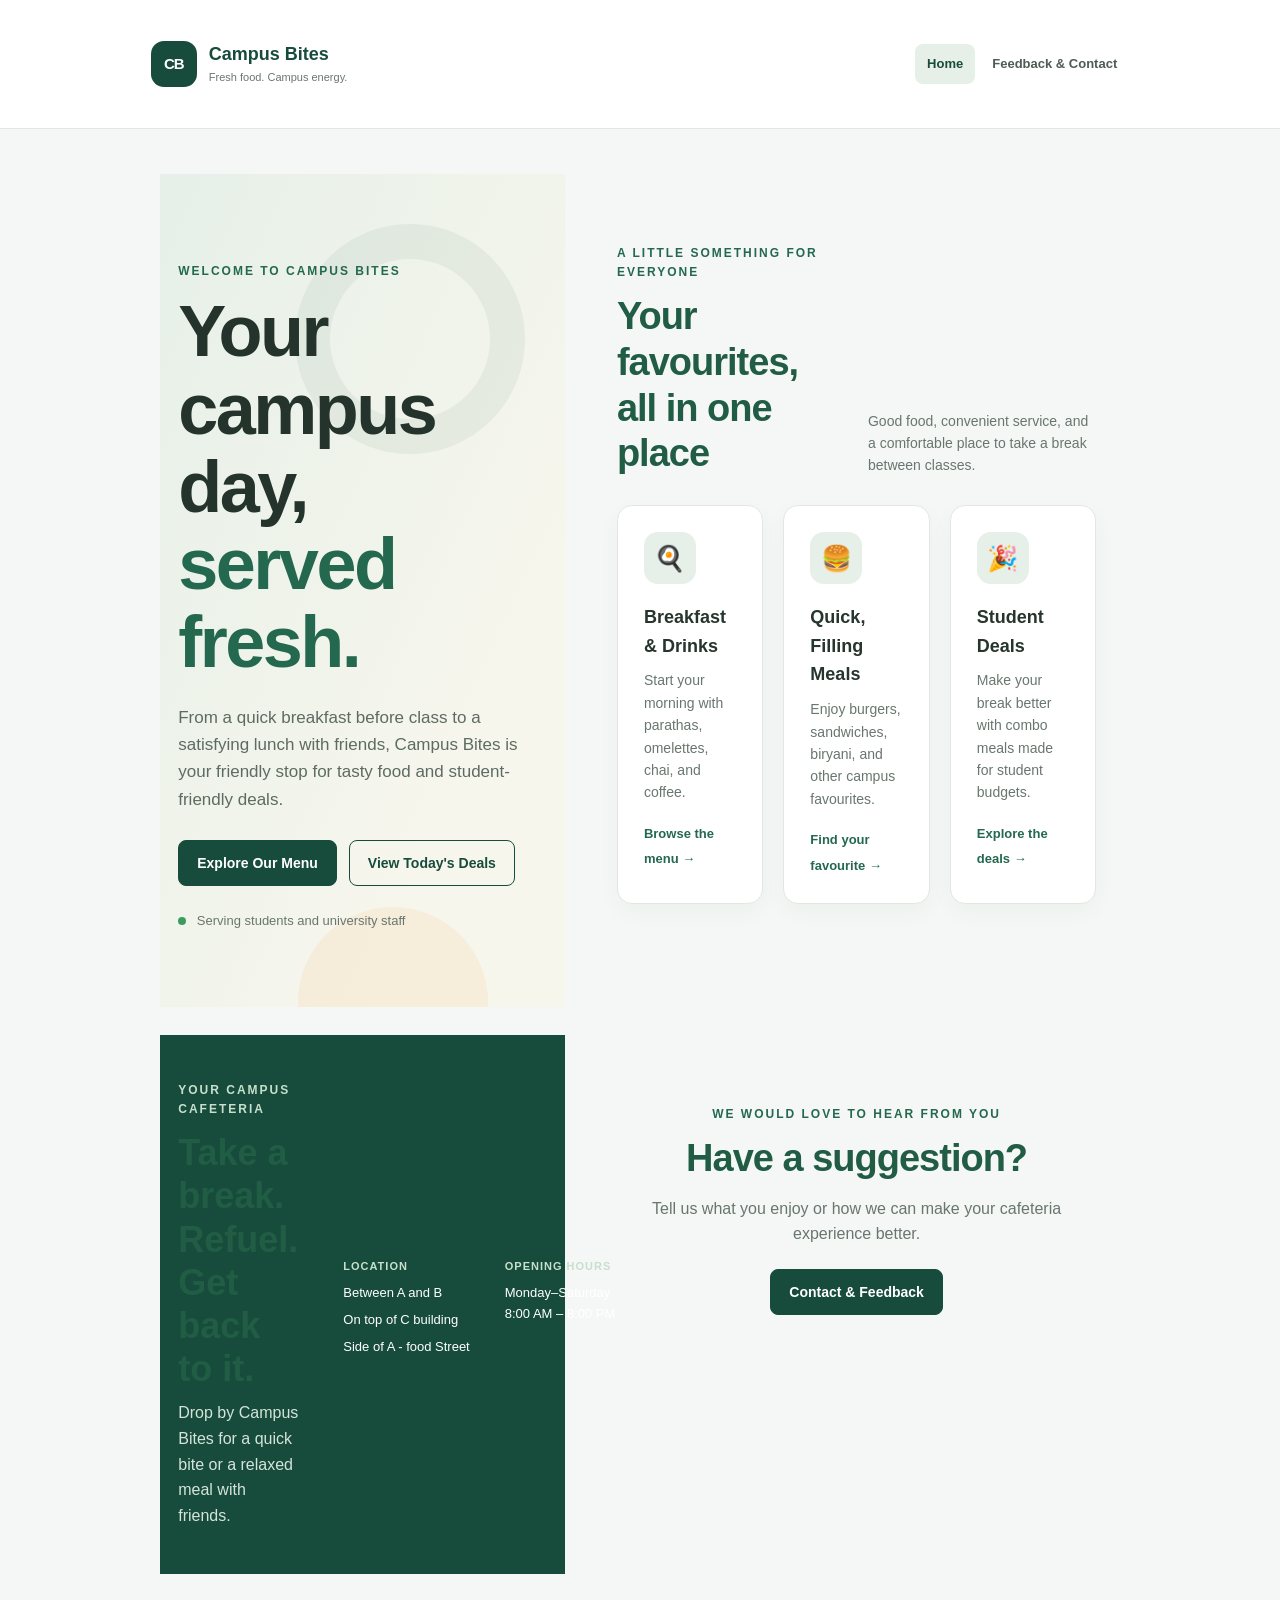
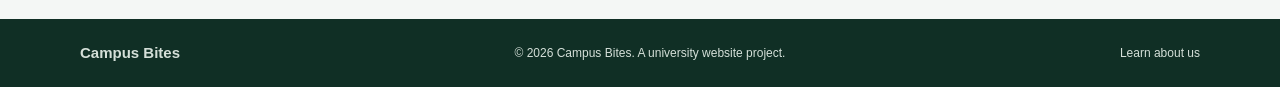
==== src/index.html @ ac8fb7f5 "Merge remote-tracking branch 'origin/feature/feedback-page' into develop" ====
<!DOCTYPE html>
<html lang="en">
<head>
    <meta charset="UTF-8">
    <meta name="viewport" content="width=device-width, initial-scale=1.0">
    <meta name="description" content="Welcome to Campus Bites, your campus cafeteria for fresh meals, student deals, and quick service.">
    <title>Campus Bites | Home</title>
    <link rel="stylesheet" href="../styles/style.css">
</head>
<body>
    <header class="site-header">
        <div class="container navbar">
            <a class="brand" href="index.html" aria-label="Campus Bites home">
                <span class="brand-icon">CB</span>
                <span class="brand-text">Campus Bites<small>Fresh food. Campus energy.</small></span>
            </a>

            <nav class="nav-links" aria-label="Main navigation">
                <a class="active" href="index.html" aria-current="page">Home</a>
                <a href="feedback.html">Feedback & Contact</a>
            </nav>
        </div>
    </header>

    <main>
        <section class="hero">
            <div class="container hero-content">
                <p class="eyebrow">WELCOME TO CAMPUS BITES</p>
                <h1>Your campus day,<br><span>served fresh.</span></h1>
                <p class="hero-description">
                    From a quick breakfast before class to a satisfying lunch with friends,
                    Campus Bites is your friendly stop for tasty food and student-friendly deals.
                </p>
                <div class="hero-actions">
                    <a class="button button-primary" href="menu.html">Explore Our Menu</a>
                    <a class="button button-secondary" href="deals.html">View Today's Deals</a>
                </div>
                <div class="opening-status">
                    <span class="status-dot"></span>
                    Serving students and university staff
                </div>
            </div>
            <div class="hero-decoration decoration-one"></div>
            <div class="hero-decoration decoration-two"></div>
        </section>

        <section class="section container">
            <div class="section-heading">
                <div>
                    <p class="eyebrow">A LITTLE SOMETHING FOR EVERYONE</p>
                    <h2>Your favourites, all in one place</h2>
                </div>
                <p>Good food, convenient service, and a comfortable place to take a break between classes.</p>
            </div>

            <div class="feature-grid">
                <article class="feature-card">
                    <div class="feature-icon" aria-hidden="true">🍳</div>
                    <h3>Breakfast & Drinks</h3>
                    <p>Start your morning with parathas, omelettes, chai, and coffee.</p>
                    <a class="text-link" href="menu.html">Browse the menu <span aria-hidden="true">→</span></a>
                </article>

                <article class="feature-card">
                    <div class="feature-icon" aria-hidden="true">🍔</div>
                    <h3>Quick, Filling Meals</h3>
                    <p>Enjoy burgers, sandwiches, biryani, and other campus favourites.</p>
                    <a class="text-link" href="menu.html">Find your favourite <span aria-hidden="true">→</span></a>
                </article>

                <article class="feature-card">
                    <div class="feature-icon" aria-hidden="true">🎉</div>
                    <h3>Student Deals</h3>
                    <p>Make your break better with combo meals made for student budgets.</p>
                    <a class="text-link" href="deals.html">Explore the deals <span aria-hidden="true">→</span></a>
                </article>
            </div>
        </section>

        <section class="visit-section">
            <div class="container visit-content">
                <div>
                    <p class="eyebrow eyebrow-light">YOUR CAMPUS CAFETERIA</p>
                    <h2>Take a break. Refuel. Get back to it.</h2>
                    <p>Drop by Campus Bites for a quick bite or a relaxed meal with friends.</p>
                </div>
                <div class="visit-details">
                    <div>
                        <span class="detail-label">LOCATION</span>
                        <p>Between A and B</p>
                        <p>On top of C building</p>
                        <p>Side of A - food Street</p>
                    </div>
                    <div>
                        <span class="detail-label">OPENING HOURS</span>
                        <p>Monday–Saturday<br>8:00 AM – 8:00 PM</p>
                    </div>
                </div>
            </div>
        </section>

        <section class="section container final-cta">
            <p class="eyebrow">WE WOULD LOVE TO HEAR FROM YOU</p>
            <h2>Have a suggestion?</h2>
            <p>Tell us what you enjoy or how we can make your cafeteria experience better.</p>
            <a class="button button-primary" href="feedback.html">Contact & Feedback</a>
        </section>
    </main>

    <footer class="site-footer">
        <div class="container footer-content">
            <a class="footer-brand" href="index.html">Campus Bites</a>
            <p>© 2026 Campus Bites. A university website project.</p>
            <a href="about.html">Learn about us</a>
        </div>
    </footer>
</body>
</html>
---- styles/style.css ----
/* Campus Bites — shared website stylesheet */
:root {
    --green: #174c3c;
    --green-light: #24694f;
    --mint: #e6f0e8;
    --cream: #faf9f4;
    --ink: #24332b;
    --muted: #69766e;
    --border: #e2e8e0;
    --white: #ffffff;
    --orange: #f2ad5d;
}

* {
    box-sizing: border-box;
}

html {
    scroll-behavior: smooth;
}

body {
    margin: 0;
    background: var(--cream);
    color: var(--ink);
    font-family: Arial, Helvetica, sans-serif;
    line-height: 1.65;
}

a {
    color: inherit;
}

.container {
    width: min(1120px, 91%);
    margin: 0 auto;
}

/* Navigation bar */
.site-header {
    position: relative;
    z-index: 5;
    background: var(--white);
    border-bottom: 1px solid var(--border);
}

.navbar {
    min-height: 84px;
    display: flex;
    align-items: center;
    justify-content: space-between;
    gap: 28px;
}

.brand {
    display: flex;
    align-items: center;
    gap: 12px;
    text-decoration: none;
    flex-shrink: 0;
}

.brand-icon {
    width: 46px;
    height: 46px;
    display: grid;
    place-items: center;
    border-radius: 13px;
    background: var(--green);
    color: var(--white);
    font-size: 15px;
    font-weight: 800;
    letter-spacing: -1px;
}

.brand-text {
    color: var(--green);
    font-size: 18px;
    font-weight: 800;
    line-height: 1.2;
}

.brand-text small {
    display: block;
    margin-top: 5px;
    color: var(--muted);
    font-size: 11px;
    font-weight: 400;
}

.nav-links {
    display: flex;
    align-items: center;
    justify-content: flex-end;
    flex-wrap: wrap;
    gap: 5px;
}

.nav-links a {
    padding: 10px 12px;
    border-radius: 8px;
    color: #4e5c53;
    font-size: 13px;
    font-weight: 700;
    text-decoration: none;
    transition: background 0.2s ease, color 0.2s ease;
}

.nav-links a:hover,
.nav-links a.active {
    background: var(--mint);
    color: var(--green);
}

/* Home hero */
.hero {
    position: relative;
    overflow: hidden;
    background: linear-gradient(115deg, #e6f0e8 0%, #f7f6ed 75%);
    padding: 88px 0 75px;
}

.hero-content {
    position: relative;
    z-index: 1;
}

.eyebrow {
    margin: 0 0 12px;
    color: var(--green-light);
    font-size: 12px;
    font-weight: 800;
    letter-spacing: 2px;
}

.hero h1 {
    margin: 0;
    color: var(--ink);
    font-size: clamp(42px, 6vw, 72px);
    line-height: 1.08;
    letter-spacing: -2.5px;
}

.hero h1 span {
    color: var(--green-light);
}

.hero-description {
    max-width: 610px;
    margin: 22px 0 27px;
    color: #5d6b62;
    font-size: 17px;
}

.hero-actions {
    display: flex;
    flex-wrap: wrap;
    gap: 12px;
}

.button {
    display: inline-flex;
    min-height: 46px;
    align-items: center;
    justify-content: center;
    padding: 11px 18px;
    border: 1px solid var(--green);
    border-radius: 8px;
    font-size: 14px;
    font-weight: 700;
    text-decoration: none;
    transition: transform 0.2s ease, background 0.2s ease;
}

.button:hover {
    transform: translateY(-2px);
}

.button-primary {
    background: var(--green);
    color: var(--white);
}

.button-primary:hover {
    background: var(--green-light);
}

.button-secondary {
    background: transparent;
    color: var(--green);
}

.button-secondary:hover {
    background: rgba(255, 255, 255, 0.65);
}

.opening-status {
    margin-top: 25px;
    color: var(--muted);
    font-size: 13px;
}

.status-dot {
    display: inline-block;
    width: 8px;
    height: 8px;
    margin-right: 7px;
    border-radius: 50%;
    background: #3d9a60;
}

.hero-decoration {
    position: absolute;
    border-radius: 50%;
    pointer-events: none;
}

.decoration-one {
    top: 50px;
    right: 10%;
    width: 230px;
    height: 230px;
    border: 35px solid rgba(23, 76, 60, 0.06);
}

.decoration-two {
    right: 19%;
    bottom: -90px;
    width: 190px;
    height: 190px;
    background: rgba(242, 173, 93, 0.12);
}

/* Feature section */
.section {
    padding-top: 70px;
    padding-bottom: 70px;
}

.section-heading {
    display: flex;
    align-items: flex-end;
    justify-content: space-between;
    gap: 30px;
    margin-bottom: 28px;
}

.section-heading h2,
.final-cta h2 {
    margin: 0;
    font-size: clamp(27px, 3vw, 38px);
    line-height: 1.2;
    letter-spacing: -1px;
}

.section-heading > p {
    max-width: 390px;
    margin: 0;
    color: var(--muted);
    font-size: 14px;
}

.feature-grid {
    display: grid;
    grid-template-columns: repeat(3, minmax(0, 1fr));
    gap: 20px;
}

.feature-card {
    padding: 26px;
    border: 1px solid var(--border);
    border-radius: 15px;
    background: var(--white);
    box-shadow: 0 8px 25px rgba(25, 55, 38, 0.035);
}

.feature-icon {
    display: grid;
    width: 52px;
    height: 52px;
    margin-bottom: 19px;
    place-items: center;
    border-radius: 14px;
    background: var(--mint);
    font-size: 25px;
}

.feature-card h3 {
    margin: 0 0 9px;
    font-size: 18px;
}

.feature-card p {
    min-height: 70px;
    margin: 0 0 16px;
    color: var(--muted);
    font-size: 14px;
}

.text-link {
    color: var(--green-light);
    font-size: 13px;
    font-weight: 800;
    text-decoration: none;
}

.text-link:hover {
    text-decoration: underline;
}

/* Location and opening hours */
.visit-section {
    padding: 46px 0;
    background: var(--green);
    color: var(--white);
}

.visit-content {
    display: flex;
    align-items: center;
    justify-content: space-between;
    gap: 45px;
}

.eyebrow-light {
    color: #c6e0cd;
}

.visit-content h2 {
    max-width: 490px;
    margin: 0 0 10px;
    font-size: clamp(25px, 3vw, 36px);
    line-height: 1.2;
}

.visit-content > div:first-child > p:last-child {
    margin: 0;
    color: #d5e4da;
}

.visit-details {
    display: flex;
    gap: 35px;
    flex-shrink: 0;
}

.detail-label {
    color: #c6e0cd;
    font-size: 11px;
    font-weight: 800;
    letter-spacing: 1px;
}

.visit-details p {
    margin: 6px 0 0;
    font-size: 13px;
}

/* Feedback call to action */
.final-cta {
    text-align: center;
}

.final-cta > p:not(.eyebrow) {
    margin: 14px auto 22px;
    color: var(--muted);
}

.site-footer {
    padding: 22px 0;
    background: #102f25;
    color: #d5e0d9;
    font-size: 12px;
}

.footer-content {
    display: flex;
    align-items: center;
    justify-content: space-between;
    gap: 18px;
}

.footer-content p {
    margin: 0;
}

.footer-content a {
    color: #d5e0d9;
    text-decoration: none;
}

.footer-content a:hover {
    text-decoration: underline;
}

.footer-brand {
    font-size: 15px;
    font-weight: 800;
}

/* Responsive layout for tablets and mobile screens */
@media (max-width: 900px) {
    .navbar {
        align-items: flex-start;
        flex-direction: column;
        justify-content: center;
        gap: 12px;
        padding-top: 16px;
        padding-bottom: 16px;
    }

    .nav-links {
        justify-content: flex-start;
    }

    .nav-links a {
        padding: 8px 10px;
    }

    .hero {
        padding: 70px 0 60px;
    }

    .decoration-one {
        right: -70px;
    }

    .feature-grid {
        grid-template-columns: repeat(2, minmax(0, 1fr));
    }

    .visit-content,
    .visit-details {
        align-items: flex-start;
        flex-direction: column;
        gap: 20px;
    }
}

@media (max-width: 600px) {
    .container {
        width: 92%;
    }

    .nav-links {
        display: grid;
        width: 100%;
        grid-template-columns: repeat(3, minmax(0, 1fr));
        gap: 4px;
    }

    .nav-links a {
        padding: 9px 3px;
        text-align: center;
        font-size: 11px;
    }

    .hero {
        padding: 58px 0 48px;
    }

    .hero h1 {
        font-size: 43px;
        letter-spacing: -1.5px;
    }

    .hero-description {
        font-size: 15px;
    }

    .hero-actions {
        align-items: stretch;
        flex-direction: column;
    }

    .button {
        width: 100%;
    }

    .decoration-one {
        top: 20px;
        right: -135px;
        width: 190px;
        height: 190px;
    }

    .section {
        padding-top: 48px;
        padding-bottom: 48px;
    }

    .section-heading {
        align-items: flex-start;
        flex-direction: column;
        gap: 13px;
    }

    .feature-grid {
        grid-template-columns: 1fr;
    }

    .feature-card p {
        min-height: auto;
    }

    .visit-details {
        gap: 16px;
    }

    .footer-content {
        align-items: flex-start;
        flex-direction: column;
    }
}



/* General Reset */
* {
    margin: 0;
    padding: 0;
    box-sizing: border-box;
}

body {
    font-family: Arial, Helvetica, sans-serif;
    background-color: #f4f7f5;
    color: #26352d;
    line-height: 1.6;
}

/* Header */
header {
    background-color: #215c45;
    color: white;
    padding: 22px 8%;
    display: flex;
    justify-content: space-between;
    align-items: center;
    flex-wrap: wrap;
    gap: 15px;
}

header h1 {
    font-size: 26px;
}

nav {
    display: flex;
    gap: 22px;
}

nav a {
    color: white;
    text-decoration: none;
    font-weight: bold;
}

nav a:hover {
    color: #c9f2d8;
}

/* Main Content */
main {
    max-width: 1000px;
    margin: 45px auto;
    padding: 0 20px;
    display: grid;
    grid-template-columns: 1fr 1.3fr;
    gap: 28px;
    align-items: start;
}

/* Contact and Feedback Cards */
.contact,
.feedback {
    background-color: white;
    padding: 30px;
    border-radius: 12px;
    box-shadow: 0 5px 20px rgba(0, 0, 0, 0.07);
}

h2 {
    color: #215c45;
    margin-bottom: 18px;
    font-size: 23px;
}

.contact p {
    margin-bottom: 14px;
    overflow-wrap: anywhere;
}

/* Feedback Form */
form {
    display: flex;
    flex-direction: column;
}

label {
    margin: 12px 0 6px;
    font-weight: bold;
}

input,
textarea {
    width: 100%;
    padding: 12px;
    border: 1px solid #ccd6cf;
    border-radius: 6px;
    font: inherit;
    color: #26352d;
    background-color: #fff;
}

input:focus,
textarea:focus {
    outline: 2px solid #78b89a;
    border-color: #215c45;
}

textarea {
    resize: vertical;
    min-height: 120px;
}

button {
    margin-top: 20px;
    padding: 13px;
    border: none;
    border-radius: 6px;
    background-color: #215c45;
    color: white;
    font-size: 16px;
    font-weight: bold;
    cursor: pointer;
    transition: background-color 0.2s ease;
}

button:hover {
    background-color: #174431;
}

button:focus-visible,
nav a:focus-visible {
    outline: 3px solid #e5a93d;
    outline-offset: 3px;
}

/* Responsive Design */
@media (max-width: 768px) {
    header {
        flex-direction: column;
        text-align: center;
    }

    nav {
        justify-content: center;
        flex-wrap: wrap;
        gap: 14px;
    }

    main {
        grid-template-columns: 1fr;
        margin: 25px auto;
        gap: 20px;
    }

    .contact,
    .feedback {
        padding: 22px;
    }

    header h1 {
        font-size: 23px;
    }
}

@media (max-width: 480px) {
    main {
        padding: 0 12px;
    }

    .contact,
    .feedback {
        padding: 18px;
    }

    h2 {
        font-size: 20px;
    }

    nav {
        gap: 12px;
    }
}
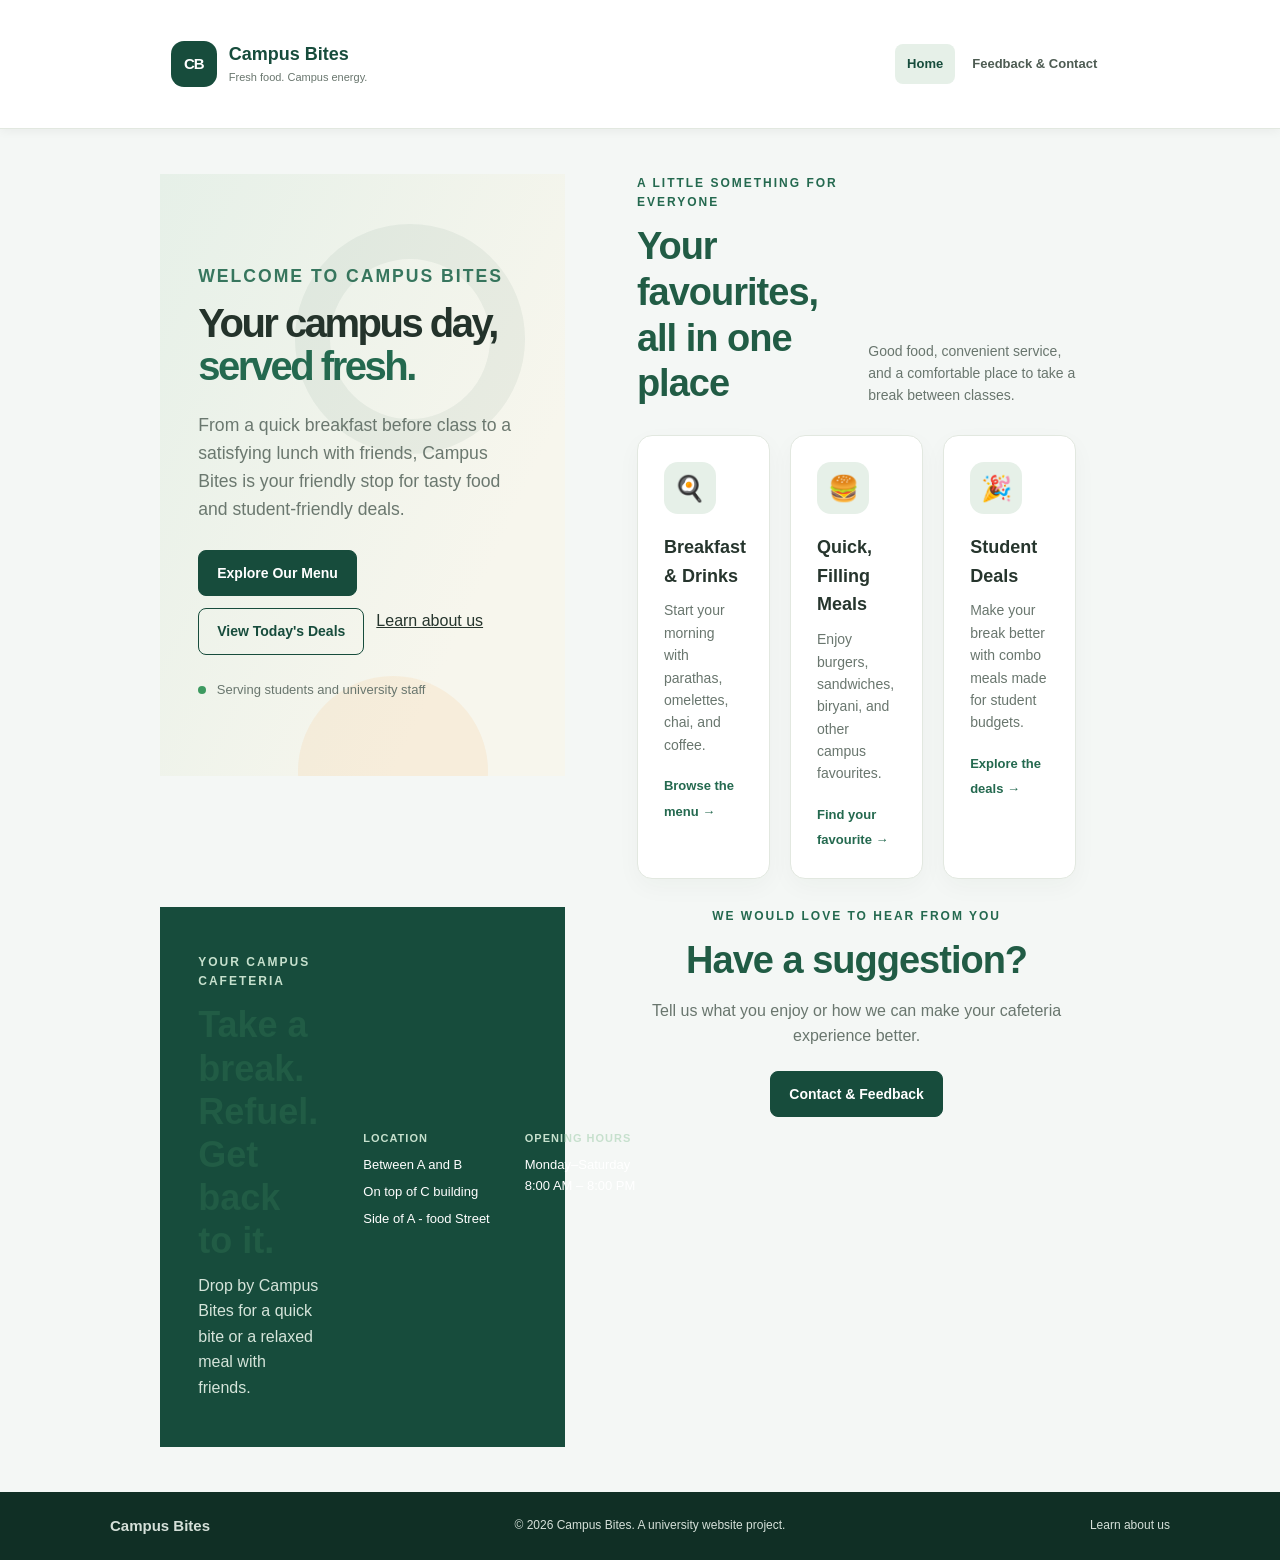
==== commit 2c46971d: "Merge about page into develop" ====
--- a/src/index.html
+++ b/src/index.html
@@ -34,6 +34,7 @@
                 <div class="hero-actions">
                     <a class="button button-primary" href="menu.html">Explore Our Menu</a>
                     <a class="button button-secondary" href="deals.html">View Today's Deals</a>
+                    <a href="about.html">Learn about us</a>
                 </div>
                 <div class="opening-status">
                     <span class="status-dot"></span>
--- a/styles/style.css
+++ b/styles/style.css
@@ -514,8 +514,6 @@
 }
 
 
-
-/* General Reset */
 * {
     margin: 0;
     padding: 0;
@@ -523,6 +521,7 @@
 }
 
 body {
+
     font-family: Arial, Helvetica, sans-serif;
     background-color: #f4f7f5;
     color: #26352d;
@@ -695,3 +694,225 @@
     }
 }
 
+
+ 
+
+.container {
+    max-width: 1100px;
+    margin: 0 auto;
+    padding: 0 20px;
+}
+
+/* ==========================================
+   NAVBAR
+   ========================================== */
+header {
+    background-color: #ffffff;
+    box-shadow: 0 2px 10px rgba(0, 0, 0, 0.05);
+    position: sticky;
+    top: 0;
+    z-index: 1000;
+}
+
+.navbar {
+    display: flex;
+    justify-content: space-between;
+    align-items: center;
+    padding: 18px 20px;
+}
+
+.logo {
+    font-size: 1.5rem;
+    font-weight: 700;
+    color: #2c3e50;
+    text-decoration: none;
+}
+
+.logo span {
+    color: #e67e22;
+}
+
+nav ul {
+    display: flex;
+    list-style: none;
+    gap: 25px;
+}
+
+nav a {
+    text-decoration: none;
+    color: #555;
+    font-weight: 600;
+    transition: color 0.3s ease;
+}
+
+nav a:hover, nav a.active {
+    color: #e67e22;
+}
+
+/* ==========================================
+   HERO SECTION
+   ========================================== */
+.about-hero {
+    background: linear-gradient(rgba(0,0,0,0.5), rgba(0,0,0,0.5)), 
+                url('https://images.unsplash.com/photo-1517248135467-4c7edcad34c4?auto=format&fit=crop&w=1200&q=80') center/cover no-repeat;
+    height: 280px;
+    display: flex;
+    align-items: center;
+    justify-content: center;
+    text-align: center;
+    color: #ffffff;
+    padding: 0 20px;
+}
+
+.hero-content h1 {
+    font-size: 2.5rem;
+    margin-bottom: 10px;
+}
+
+.hero-content p {
+    font-size: 1.1rem;
+    opacity: 0.9;
+}
+
+/* ==========================================
+   ABOUT STORY SECTION
+   ========================================== */
+.about-section {
+    padding: 60px 20px;
+}
+
+.about-grid {
+    display: grid;
+    grid-template-columns: 1fr 1fr;
+    gap: 40px;
+    align-items: center;
+}
+
+.about-text h2 {
+    font-size: 2rem;
+    color: #2c3e50;
+    margin-bottom: 15px;
+}
+
+.about-text p {
+    margin-bottom: 15px;
+    color: #666;
+}
+
+.about-image img {
+    width: 100%;
+    border-radius: 12px;
+    box-shadow: 0 4px 15px rgba(0, 0, 0, 0.1);
+    object-fit: cover;
+}
+
+/* ==========================================
+   VALUES SECTION
+   ========================================== */
+.values-section {
+    background-color: #ffffff;
+    padding: 60px 0;
+    border-top: 1px solid #eee;
+    border-bottom: 1px solid #eee;
+}
+
+.section-title {
+    text-align: center;
+    font-size: 2rem;
+    color: #2c3e50;
+    margin-bottom: 40px;
+}
+
+.values-grid {
+    display: grid;
+    grid-template-columns: repeat(3, 1fr);
+    gap: 30px;
+}
+
+.value-card {
+    text-align: center;
+    padding: 30px 20px;
+    border-radius: 8px;
+    background: #fdfdfd;
+    box-shadow: 0 2px 8px rgba(0,0,0,0.04);
+    transition: transform 0.3s ease;
+}
+
+.value-card:hover {
+    transform: translateY(-5px);
+}
+
+.value-card .icon {
+    font-size: 2.5rem;
+    margin-bottom: 15px;
+}
+
+.value-card h3 {
+    font-size: 1.25rem;
+    color: #2c3e50;
+    margin-bottom: 10px;
+}
+
+.value-card p {
+    color: #666;
+    font-size: 0.95rem;
+}
+
+/* ==========================================
+   INFO BANNER
+   ========================================== */
+.info-banner {
+    display: grid;
+    grid-template-columns: 1fr 1fr;
+    gap: 30px;
+    margin: 50px auto;
+}
+
+.info-card {
+    background: #2c3e50;
+    color: #fff;
+    padding: 30px;
+    border-radius: 8px;
+}
+
+.info-card h3 {
+    margin-bottom: 15px;
+    color: #e67e22;
+}
+
+.info-card p {
+    font-size: 0.95rem;
+    opacity: 0.9;
+    margin-bottom: 5px;
+}
+
+/* ==========================================
+   FOOTER
+   ========================================== */
+footer {
+    background-color: #1a252f;
+    color: #aaa;
+    text-align: center;
+    padding: 20px 0;
+    font-size: 0.9rem;
+}
+
+/* ==========================================
+   RESPONSIVE DESIGN
+   ========================================== */
+@media (max-width: 768px) {
+    .about-grid, 
+    .values-grid, 
+    .info-banner {
+        grid-template-columns: 1fr;
+    }
+
+    .navbar {
+        flex-direction: column;
+        gap: 15px;
+    }
+
+    .hero-content h1 {
+        font-size: 2rem;
+    }
+}
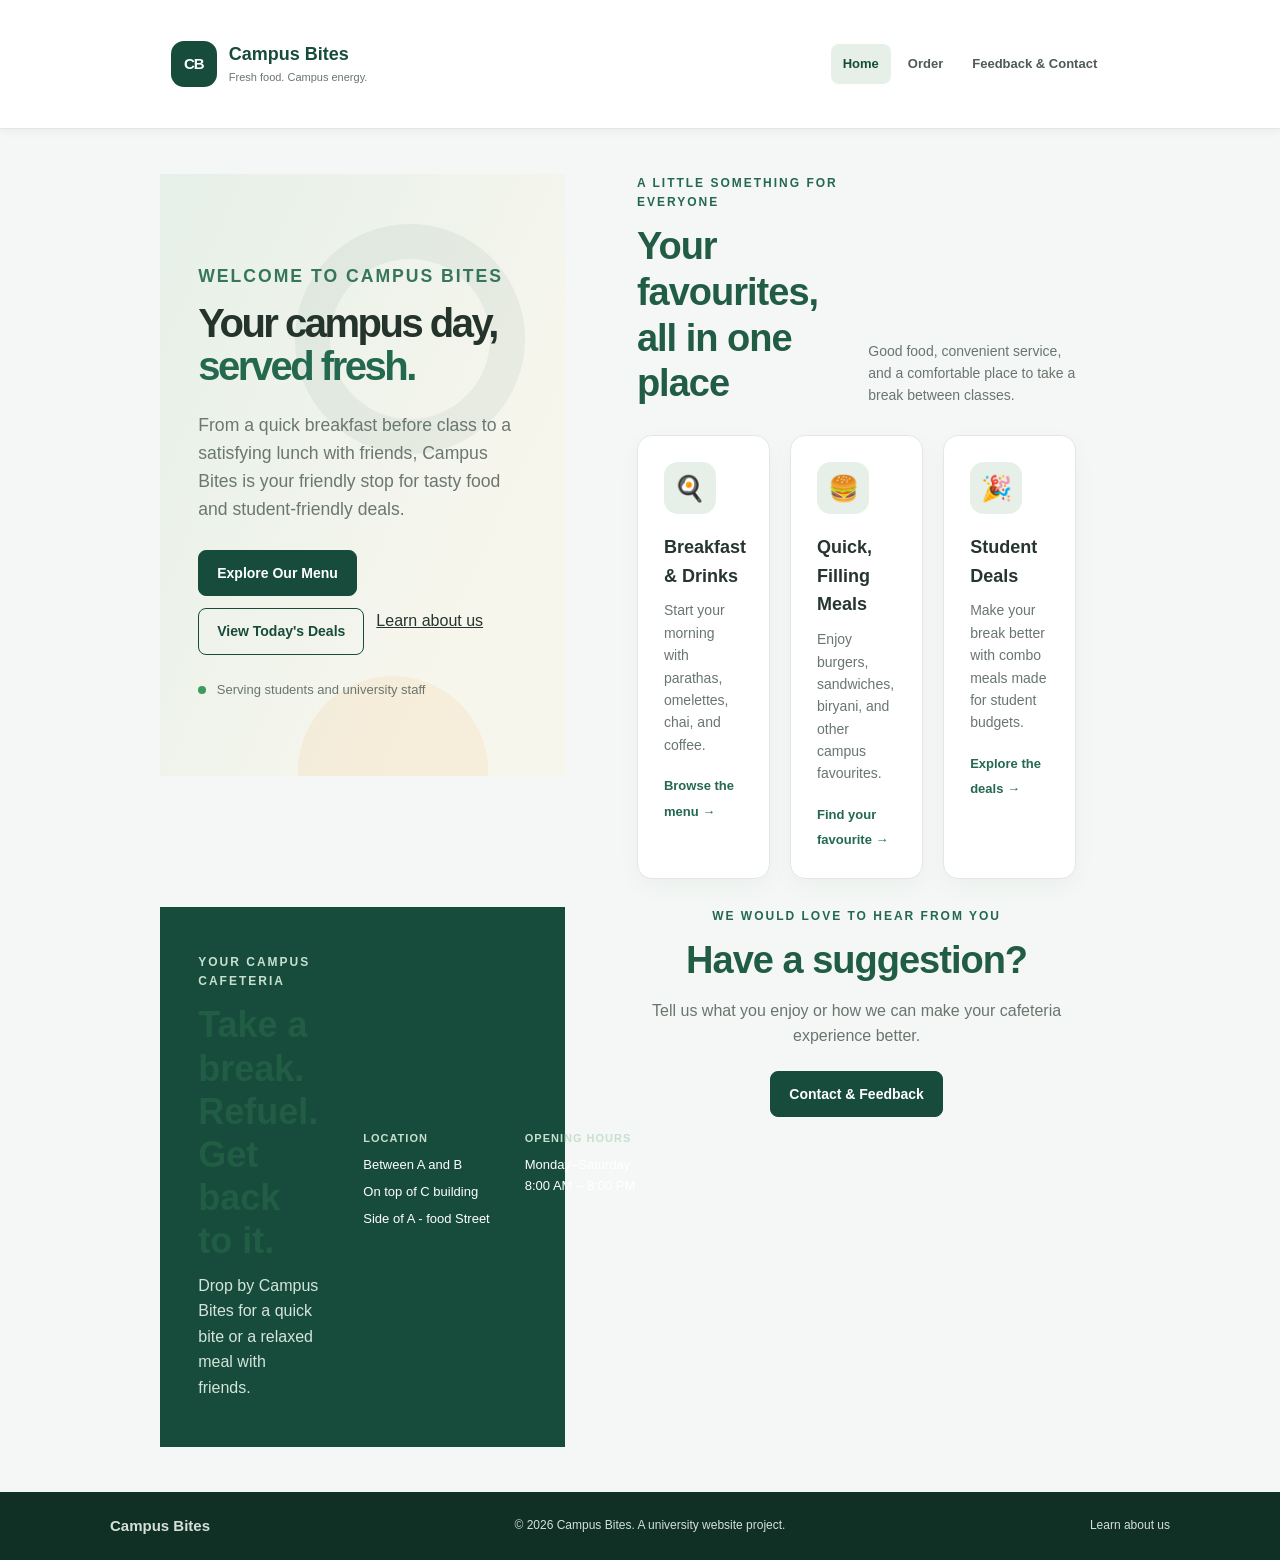
==== commit 73bae477: "Add order page navigation links" ====
--- a/src/index.html
+++ b/src/index.html
@@ -15,10 +15,11 @@
                 <span class="brand-text">Campus Bites<small>Fresh food. Campus energy.</small></span>
             </a>
 
-            <nav class="nav-links" aria-label="Main navigation">
-                <a class="active" href="index.html" aria-current="page">Home</a>
-                <a href="feedback.html">Feedback & Contact</a>
-            </nav>
+           <nav class="nav-links" aria-label="Main navigation">
+    <a class="active" href="index.html" aria-current="page">Home</a>
+    <a href="order.html">Order</a>
+    <a href="feedback.html">Feedback & Contact</a>
+</nav>
         </div>
     </header>
 
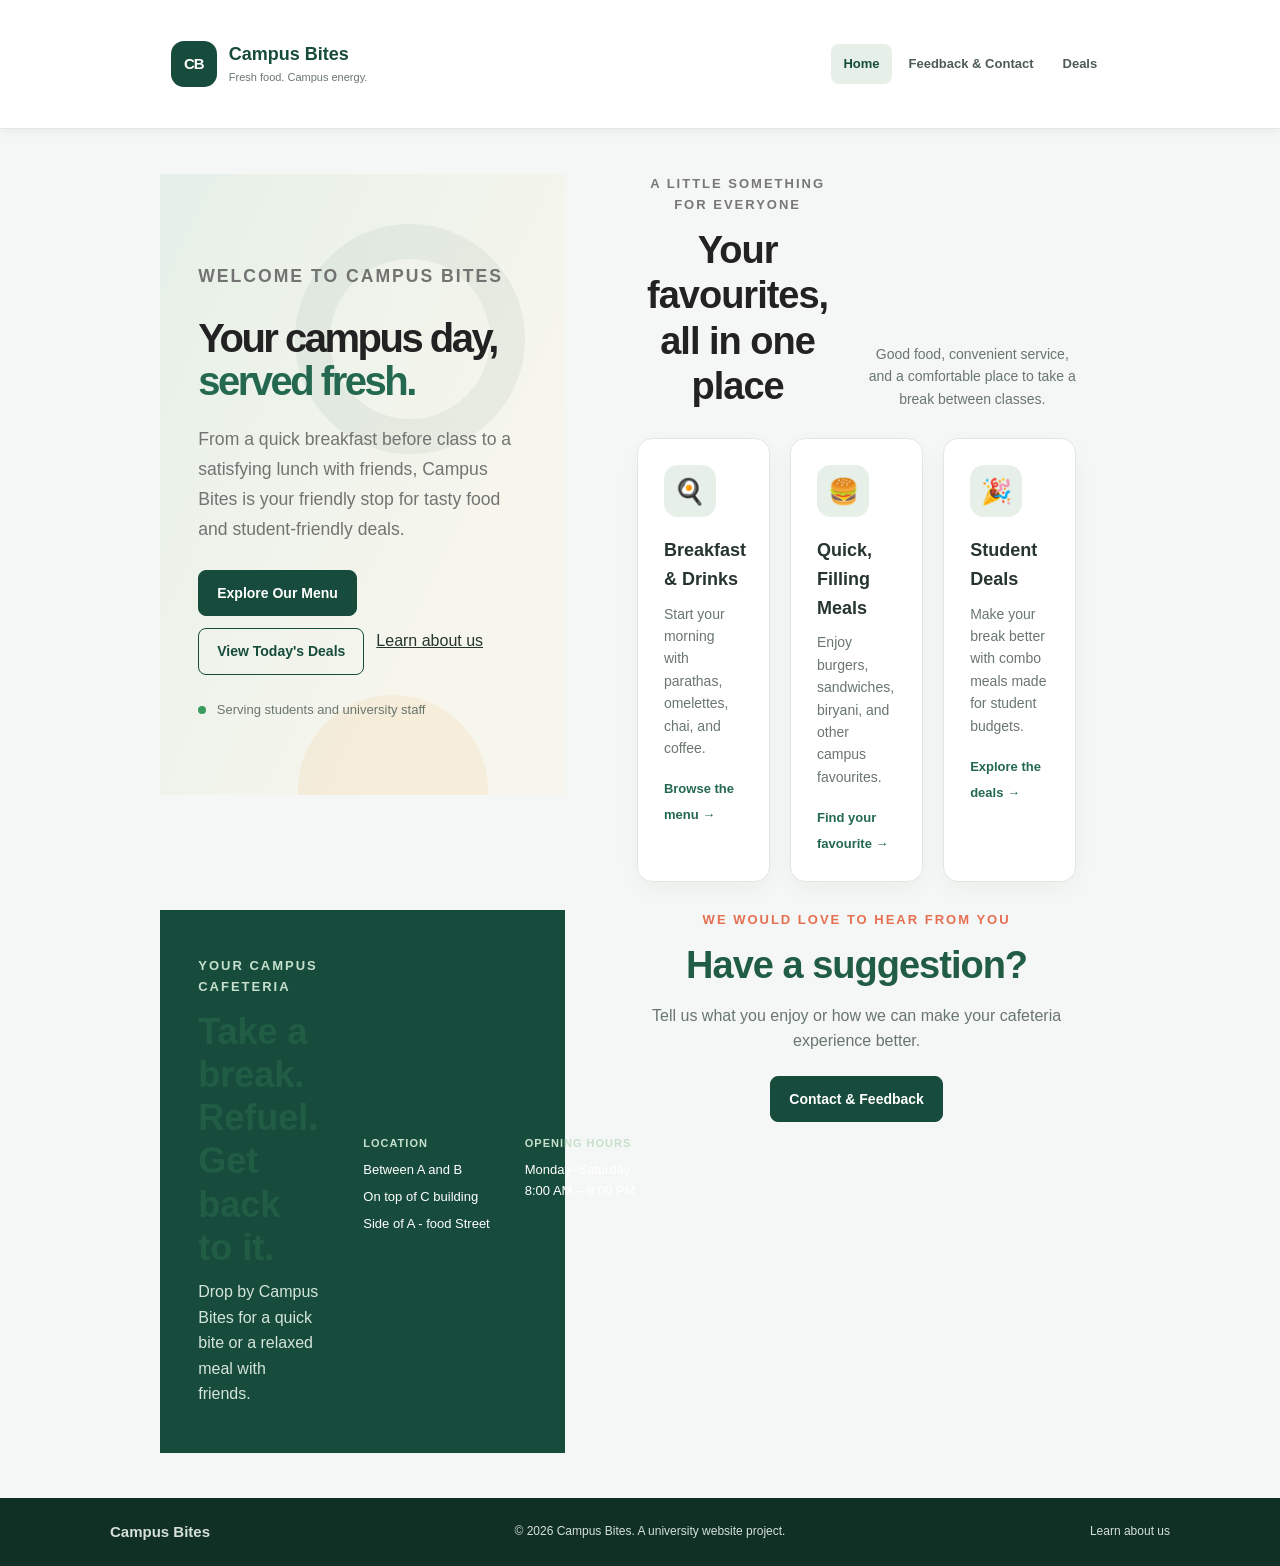
==== commit 79a21198: "updated deals page style reference closes #3" ====
--- a/src/index.html
+++ b/src/index.html
@@ -15,11 +15,11 @@
                 <span class="brand-text">Campus Bites<small>Fresh food. Campus energy.</small></span>
             </a>
 
-           <nav class="nav-links" aria-label="Main navigation">
-    <a class="active" href="index.html" aria-current="page">Home</a>
-    <a href="order.html">Order</a>
-    <a href="feedback.html">Feedback & Contact</a>
-</nav>
+            <nav class="nav-links" aria-label="Main navigation">
+                <a class="active" href="index.html" aria-current="page">Home</a>
+                <a href="feedback.html">Feedback & Contact</a>
+		<a href="deals.html">Deals</a>
+            </nav>
         </div>
     </header>
 
--- a/styles/style.css
+++ b/styles/style.css
@@ -145,6 +145,272 @@
     color: var(--green-light);
 }
 
+/* ==============================
+   DEALS PAGE STYLING
+============================== */
+
+.deals-hero {
+    display: flex;
+    align-items: center;
+    justify-content: space-between;
+    padding: 80px 10%;
+    background: #f4f5f7;
+    min-height: 350px;
+    gap: 30px;
+}
+
+.hero-content {
+    max-width: 550px;
+}
+
+.eyebrow {
+    color: #e76f51;
+    font-size: 13px;
+    font-weight: bold;
+    letter-spacing: 2px;
+}
+
+.hero-content h1 {
+    font-size: 48px;
+    color: #222;
+    margin: 15px 0;
+}
+
+.hero-content p {
+    color: #666;
+    line-height: 1.7;
+    margin-bottom: 25px;
+}
+
+.primary-btn {
+    display: inline-block;
+    background: #e76f51;
+    color: white;
+    padding: 12px 25px;
+    border-radius: 5px;
+    text-decoration: none;
+    transition: 0.3s;
+}
+
+.primary-btn:hover {
+    background: #c95438;
+}
+
+.hero-offer {
+    width: 200px;
+    height: 200px;
+    border-radius: 50%;
+    background: #e76f51;
+    color: white;
+    display: flex;
+    flex-direction: column;
+    justify-content: center;
+    align-items: center;
+    flex-shrink: 0;
+}
+
+.hero-offer strong {
+    font-size: 55px;
+}
+
+.deals-section {
+    padding: 70px 8%;
+}
+
+.section-heading {
+    text-align: center;
+    margin-bottom: 35px;
+}
+
+.section-heading h2 {
+    font-size: 32px;
+    margin: 12px 0;
+    color: #222;
+}
+
+.section-heading p {
+    color: #777;
+}
+
+/* Search and Filters */
+
+.deals-toolbar {
+    display: flex;
+    gap: 15px;
+    margin-bottom: 35px;
+    justify-content: center;
+    flex-wrap: wrap;
+}
+
+.deals-toolbar input,
+.deals-toolbar select {
+    padding: 12px 15px;
+    border: 1px solid #ddd;
+    border-radius: 5px;
+    font-size: 14px;
+    outline: none;
+}
+
+.deals-toolbar input {
+    flex: 1;
+    min-width: 180px;
+}
+
+.deals-toolbar select {
+    min-width: 170px;
+}
+
+/* Product Grid */
+
+.deals-grid {
+    display: grid;
+    grid-template-columns: repeat(4, 1fr);
+    gap: 25px;
+}
+
+.deal-card {
+    background: white;
+    border: 1px solid #eee;
+    border-radius: 10px;
+    overflow: hidden;
+    transition: 0.3s;
+}
+
+.deal-card:hover {
+    transform: translateY(-5px);
+    box-shadow: 0 8px 20px rgba(0, 0, 0, 0.1);
+}
+
+.deal-image {
+    position: relative;
+    height: 220px;
+    overflow: hidden;
+}
+
+.deal-image img {
+    width: 100%;
+    height: 100%;
+    object-fit: cover;
+}
+
+.discount-badge {
+    position: absolute;
+    top: 12px;
+    left: 12px;
+    background: #e76f51;
+    color: white;
+    padding: 7px 12px;
+    border-radius: 4px;
+    font-size: 12px;
+    font-weight: bold;
+    z-index: 1;
+}
+
+.deal-info {
+    padding: 18px;
+}
+
+.product-category {
+    color: #999;
+    font-size: 12px;
+}
+
+.deal-info h3 {
+    font-size: 17px;
+    margin: 10px 0;
+    color: #222;
+}
+
+.product-rating {
+    color: #f4b400;
+    margin-bottom: 12px;
+    letter-spacing: 2px;
+}
+
+.deal-price {
+    display: flex;
+    align-items: center;
+    gap: 10px;
+    margin-bottom: 18px;
+    flex-wrap: wrap;
+}
+
+.deal-price strong {
+    color: #e76f51;
+    font-size: 18px;
+}
+
+.deal-price del {
+    color: #999;
+    font-size: 13px;
+}
+
+.add-cart-btn {
+    display: block;
+    text-align: center;
+    padding: 11px;
+    background: #222;
+    color: white;
+    text-decoration: none;
+    border-radius: 5px;
+    transition: 0.3s;
+}
+
+.add-cart-btn:hover {
+    background: #e76f51;
+}
+
+/* Responsive Design */
+
+@media (max-width: 1000px) {
+    .deals-grid {
+        grid-template-columns: repeat(2, 1fr);
+    }
+
+    .deals-hero {
+        padding: 60px 6%;
+    }
+}
+
+@media (max-width: 600px) {
+    .deals-hero {
+        flex-direction: column;
+        text-align: center;
+        padding: 50px 20px;
+    }
+
+    .hero-content h1 {
+        font-size: 36px;
+    }
+
+    .hero-offer {
+        width: 160px;
+        height: 160px;
+    }
+
+    .hero-offer strong {
+        font-size: 42px;
+    }
+
+    .deals-section {
+        padding: 45px 5%;
+    }
+
+    .deals-grid {
+        grid-template-columns: 1fr;
+    }
+
+    .deals-toolbar {
+        flex-direction: column;
+    }
+
+    .deals-toolbar input,
+    .deals-toolbar select {
+        width: 100%;
+    }
+}
+
+
 .hero-description {
     max-width: 610px;
     margin: 22px 0 27px;
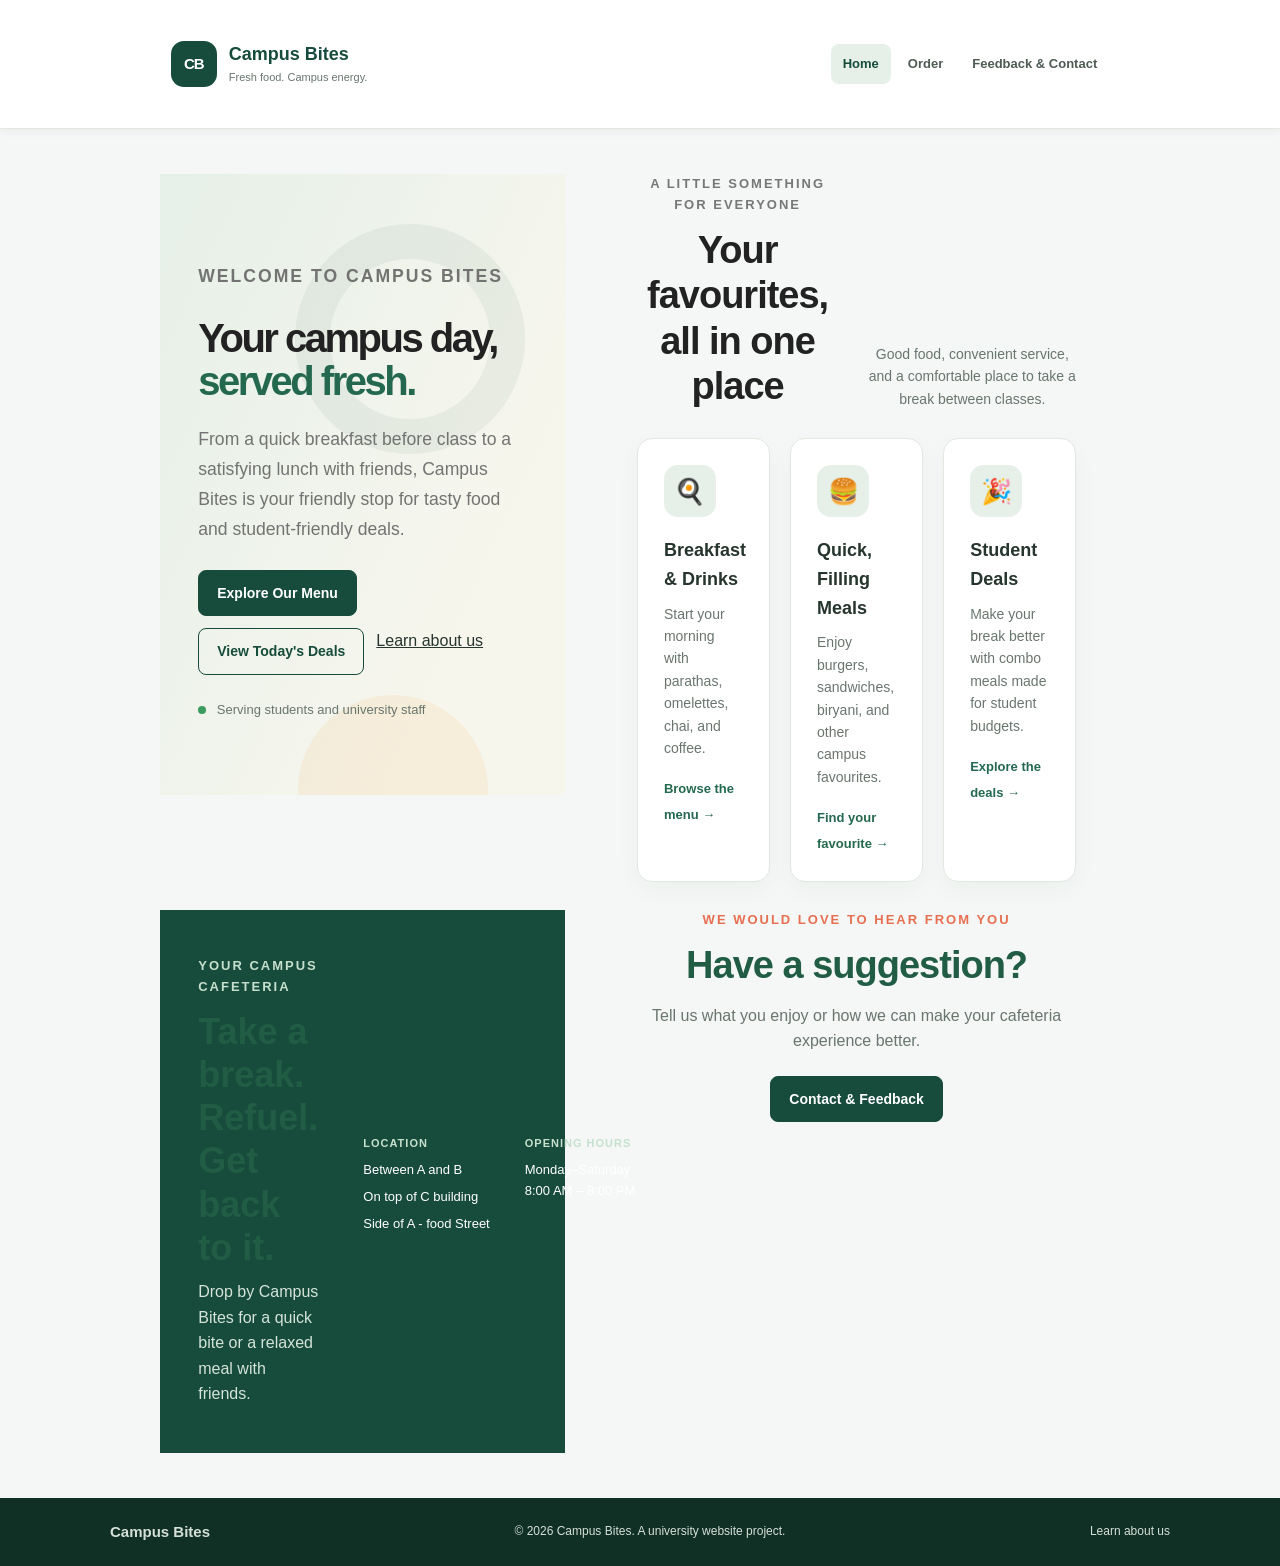
==== commit 6f8932ef: "Merge 73bae4779a37491c187d8c2d8656e572aa2ecf53 into f602581d849cdbe3809dbace651f1589e5d3c91e" ====
--- a/src/index.html
+++ b/src/index.html
@@ -15,11 +15,11 @@
                 <span class="brand-text">Campus Bites<small>Fresh food. Campus energy.</small></span>
             </a>
 
-            <nav class="nav-links" aria-label="Main navigation">
-                <a class="active" href="index.html" aria-current="page">Home</a>
-                <a href="feedback.html">Feedback & Contact</a>
-		<a href="deals.html">Deals</a>
-            </nav>
+           <nav class="nav-links" aria-label="Main navigation">
+    <a class="active" href="index.html" aria-current="page">Home</a>
+    <a href="order.html">Order</a>
+    <a href="feedback.html">Feedback & Contact</a>
+</nav>
         </div>
     </header>
 
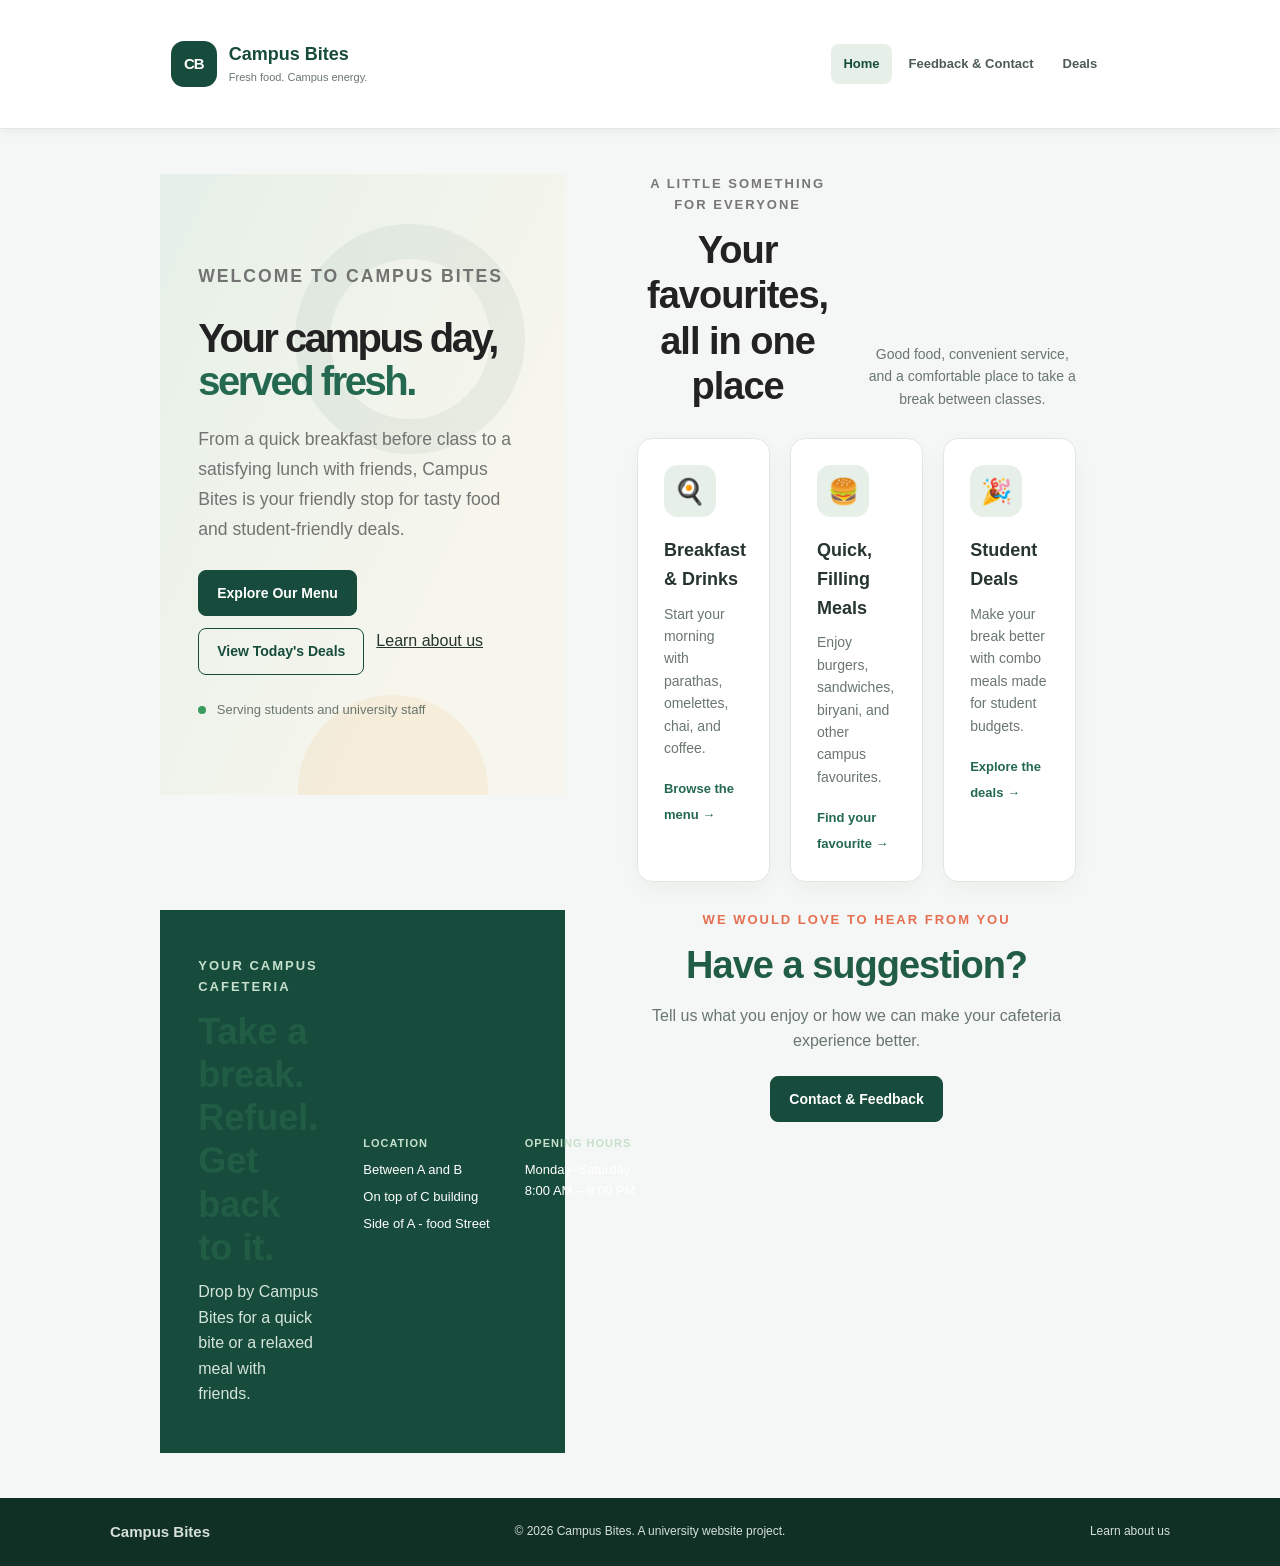
==== commit 5359506c: "Merge remote-tracking branch 'origin/feature/deals.html' into develop" ====
--- a/src/index.html
+++ b/src/index.html
@@ -15,11 +15,11 @@
                 <span class="brand-text">Campus Bites<small>Fresh food. Campus energy.</small></span>
             </a>
 
-           <nav class="nav-links" aria-label="Main navigation">
-    <a class="active" href="index.html" aria-current="page">Home</a>
-    <a href="order.html">Order</a>
-    <a href="feedback.html">Feedback & Contact</a>
-</nav>
+            <nav class="nav-links" aria-label="Main navigation">
+                <a class="active" href="index.html" aria-current="page">Home</a>
+                <a href="feedback.html">Feedback & Contact</a>
+		<a href="deals.html">Deals</a>
+            </nav>
         </div>
     </header>
 
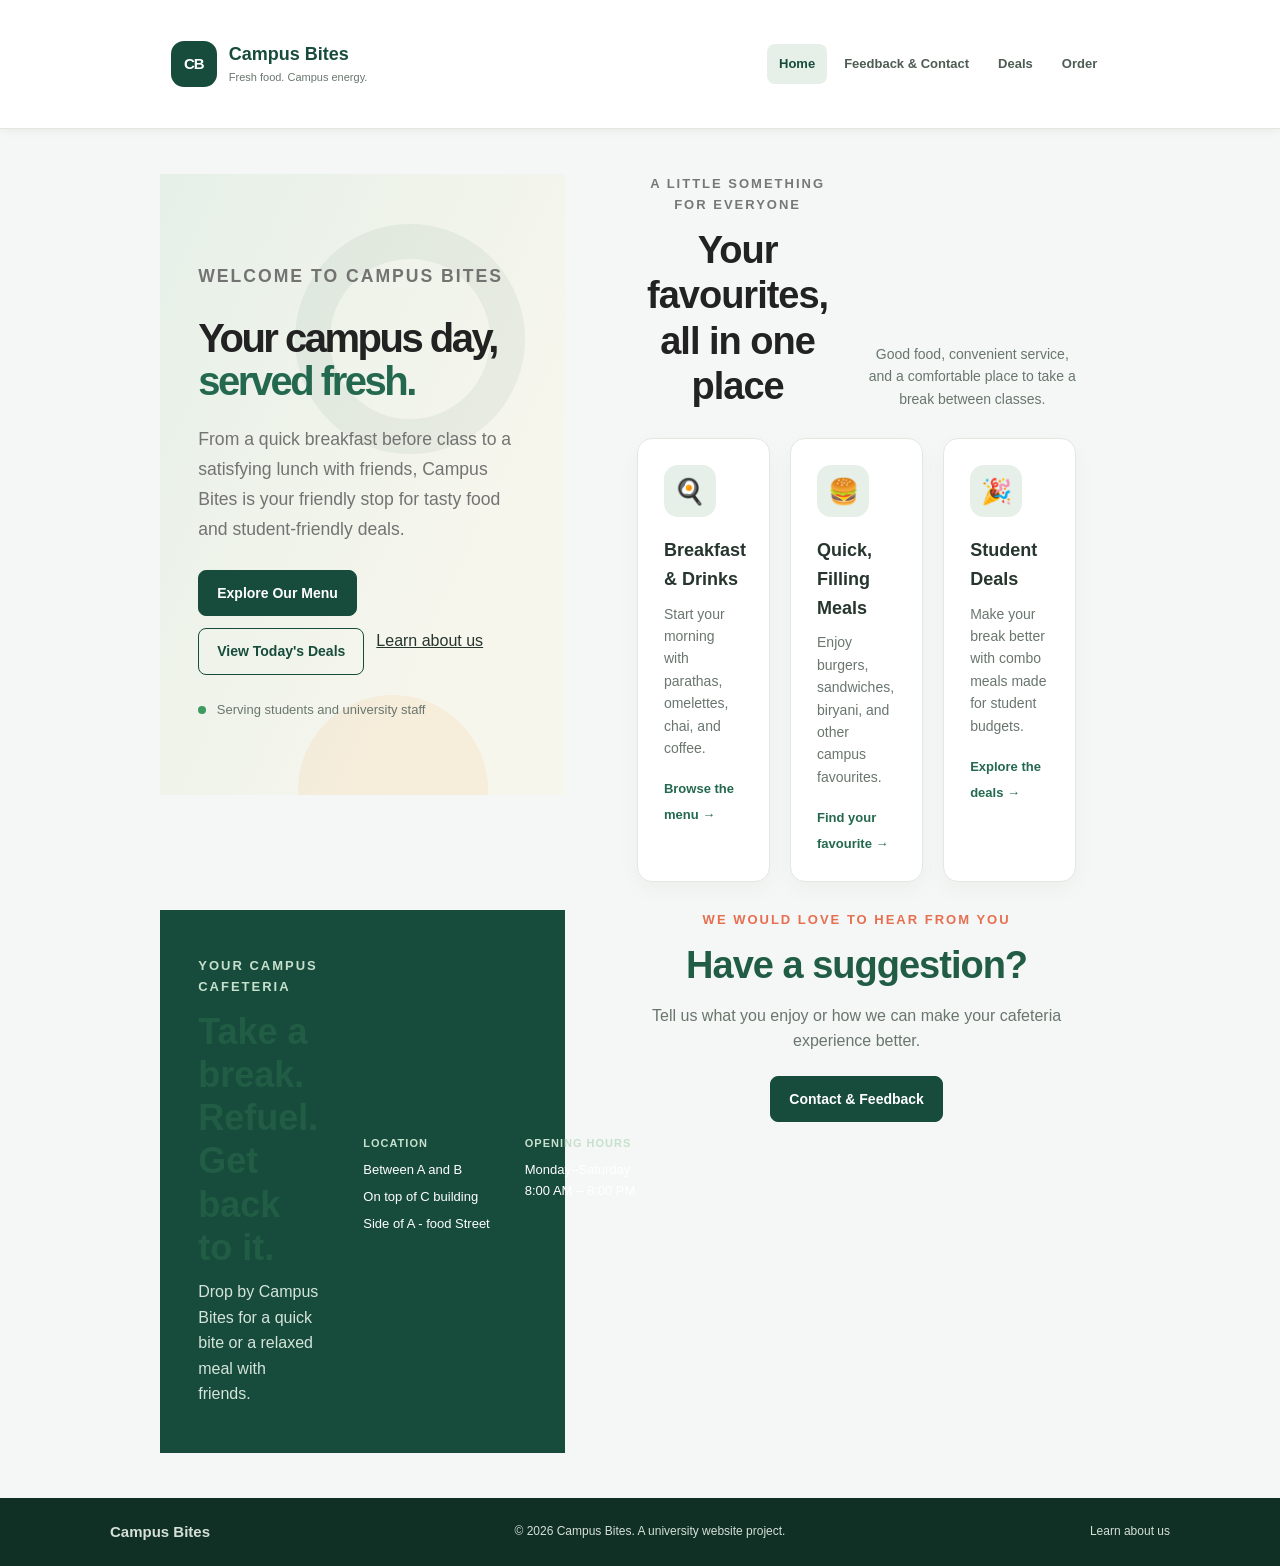
==== commit 8aa9a6a5: "Merge order page into develop" ====
--- a/src/index.html
+++ b/src/index.html
@@ -19,7 +19,9 @@
                 <a class="active" href="index.html" aria-current="page">Home</a>
                 <a href="feedback.html">Feedback & Contact</a>
 		<a href="deals.html">Deals</a>
+        <a href="order.html">Order</a>
             </nav>
+
         </div>
     </header>
 
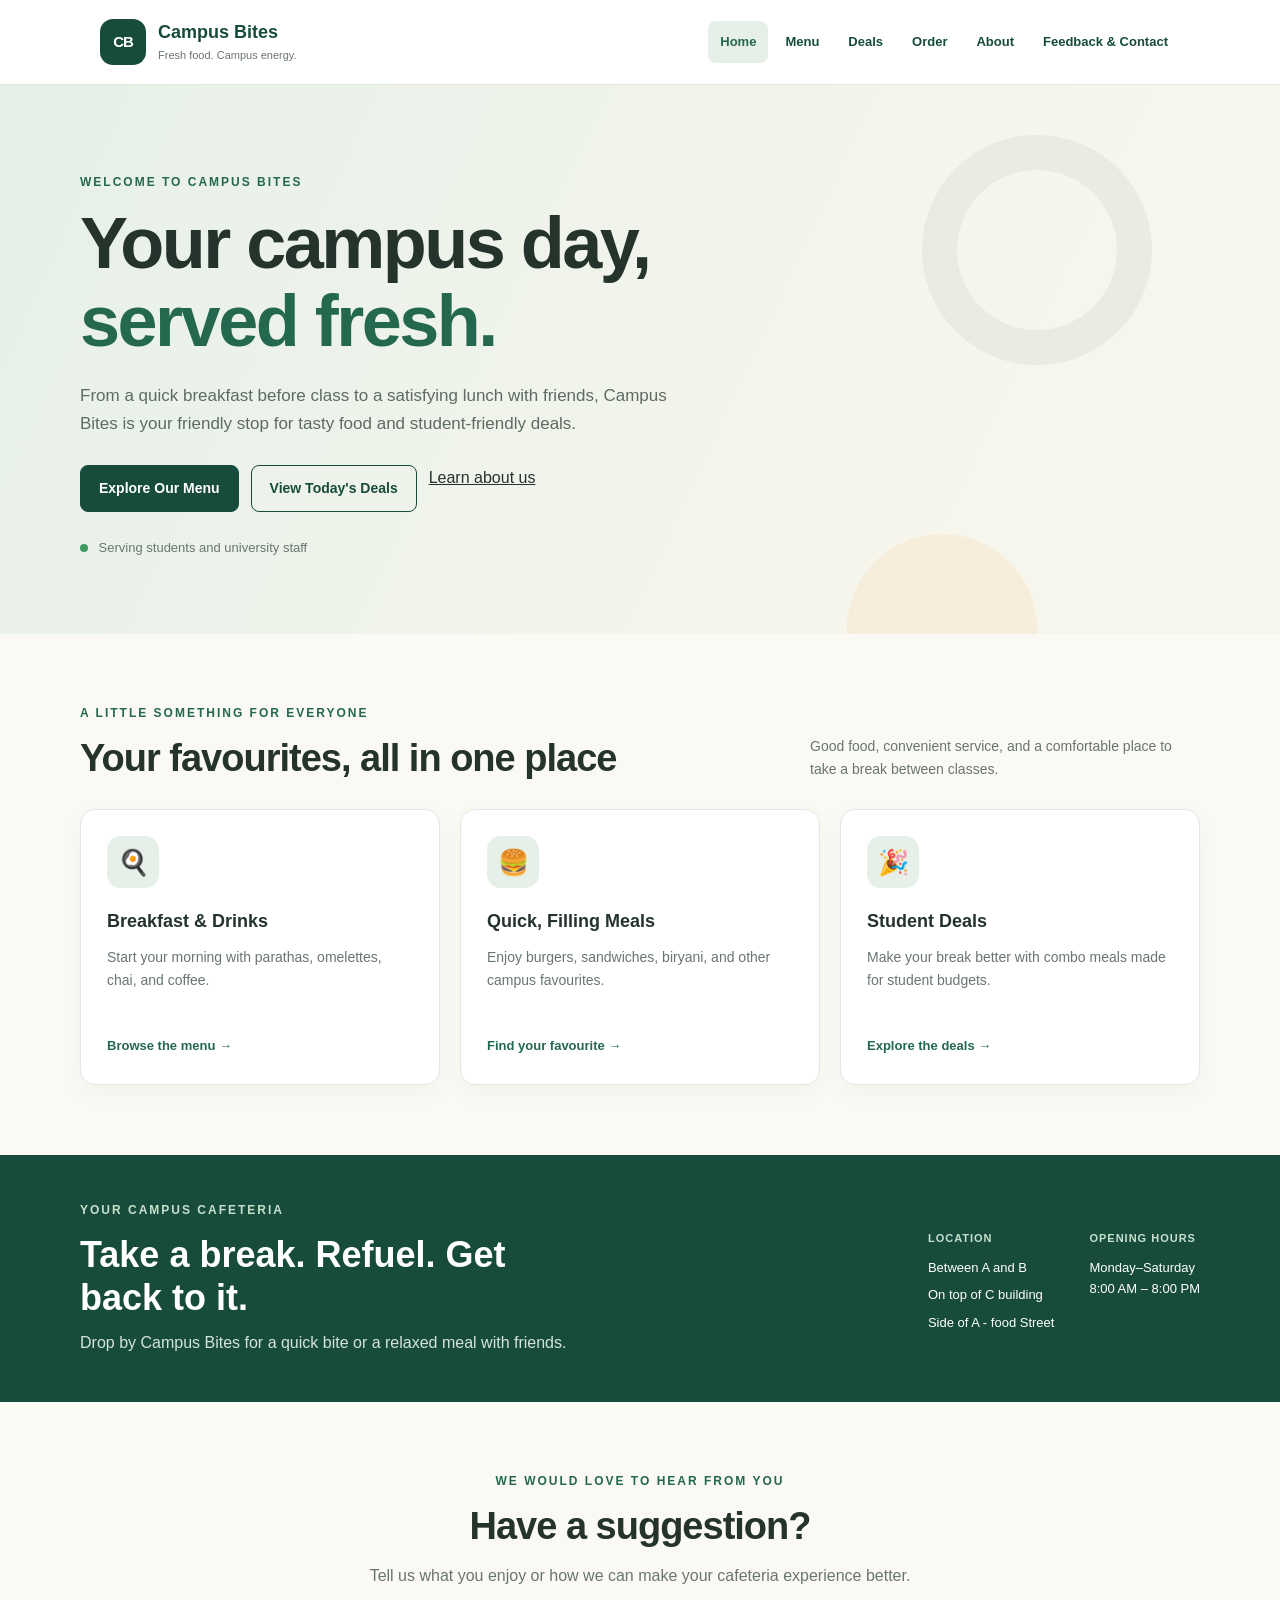
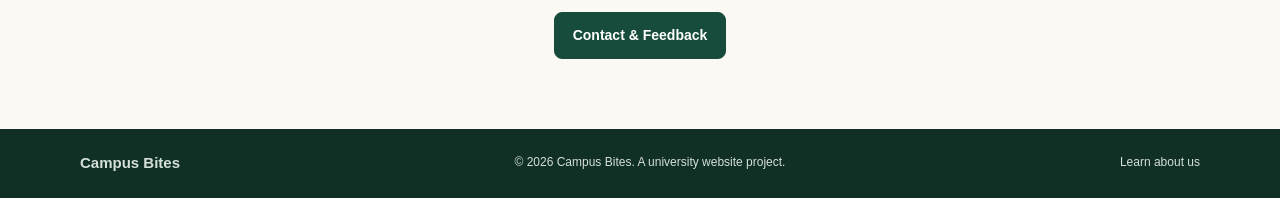
==== commit 19579a96: "Prepare v1.0 release with QA fixes" ====
--- a/src/index.html
+++ b/src/index.html
@@ -17,9 +17,11 @@
 
             <nav class="nav-links" aria-label="Main navigation">
                 <a class="active" href="index.html" aria-current="page">Home</a>
-                <a href="feedback.html">Feedback & Contact</a>
+                <a href="menu.html">Menu</a>
 		<a href="deals.html">Deals</a>
         <a href="order.html">Order</a>
+        <a href="about.html">About</a>
+        <a href="feedback.html">Feedback & Contact</a>
             </nav>
 
         </div>
--- a/styles/style.css
+++ b/styles/style.css
@@ -154,54 +154,54 @@
     align-items: center;
     justify-content: space-between;
     padding: 80px 10%;
-    background: #f4f5f7;
+    background: linear-gradient(115deg, #e6f0e8 0%, #f7f6ed 75%);
     min-height: 350px;
     gap: 30px;
 }
 
-.hero-content {
+.deals-hero .hero-content {
     max-width: 550px;
 }
 
-.eyebrow {
-    color: #e76f51;
+.deals-hero .eyebrow {
+    color: var(--green-light);
     font-size: 13px;
     font-weight: bold;
     letter-spacing: 2px;
 }
 
-.hero-content h1 {
+.deals-hero .hero-content h1 {
     font-size: 48px;
-    color: #222;
+    color: var(--ink);
     margin: 15px 0;
 }
 
-.hero-content p {
-    color: #666;
+.deals-hero .hero-content p {
+    color: var(--muted);
     line-height: 1.7;
     margin-bottom: 25px;
 }
 
 .primary-btn {
     display: inline-block;
-    background: #e76f51;
-    color: white;
+    background: var(--green);
+    color: var(--white);
     padding: 12px 25px;
-    border-radius: 5px;
+    border-radius: 8px;
     text-decoration: none;
     transition: 0.3s;
 }
 
 .primary-btn:hover {
-    background: #c95438;
+    background: var(--green-light);
 }
 
 .hero-offer {
     width: 200px;
     height: 200px;
     border-radius: 50%;
-    background: #e76f51;
-    color: white;
+    background: var(--green);
+    color: var(--white);
     display: flex;
     flex-direction: column;
     justify-content: center;
@@ -217,19 +217,19 @@
     padding: 70px 8%;
 }
 
-.section-heading {
+.deals-section .section-heading {
+    display: block;
     text-align: center;
-    margin-bottom: 35px;
-}
-
-.section-heading h2 {
+}
+
+.deals-section .section-heading h2 {
     font-size: 32px;
     margin: 12px 0;
-    color: #222;
-}
-
-.section-heading p {
-    color: #777;
+    color: var(--green);
+}
+
+.deals-section .section-heading p {
+    color: var(--muted);
 }
 
 /* Search and Filters */
@@ -245,8 +245,8 @@
 .deals-toolbar input,
 .deals-toolbar select {
     padding: 12px 15px;
-    border: 1px solid #ddd;
-    border-radius: 5px;
+    border: 1px solid var(--border);
+    border-radius: 8px;
     font-size: 14px;
     outline: none;
 }
@@ -269,8 +269,8 @@
 }
 
 .deal-card {
-    background: white;
-    border: 1px solid #eee;
+    background: var(--white);
+    border: 1px solid var(--border);
     border-radius: 10px;
     overflow: hidden;
     transition: 0.3s;
@@ -278,7 +278,7 @@
 
 .deal-card:hover {
     transform: translateY(-5px);
-    box-shadow: 0 8px 20px rgba(0, 0, 0, 0.1);
+    box-shadow: 0 8px 20px rgba(23, 76, 60, 0.1);
 }
 
 .deal-image {
@@ -297,8 +297,8 @@
     position: absolute;
     top: 12px;
     left: 12px;
-    background: #e76f51;
-    color: white;
+    background: var(--orange);
+    color: var(--ink);
     padding: 7px 12px;
     border-radius: 4px;
     font-size: 12px;
@@ -311,14 +311,14 @@
 }
 
 .product-category {
-    color: #999;
+    color: var(--muted);
     font-size: 12px;
 }
 
 .deal-info h3 {
     font-size: 17px;
     margin: 10px 0;
-    color: #222;
+    color: var(--green);
 }
 
 .product-rating {
@@ -336,12 +336,12 @@
 }
 
 .deal-price strong {
-    color: #e76f51;
+    color: var(--green);
     font-size: 18px;
 }
 
 .deal-price del {
-    color: #999;
+    color: var(--muted);
     font-size: 13px;
 }
 
@@ -349,18 +349,18 @@
     display: block;
     text-align: center;
     padding: 11px;
-    background: #222;
-    color: white;
+    background: var(--green);
+    color: var(--white);
     text-decoration: none;
-    border-radius: 5px;
+    border-radius: 8px;
     transition: 0.3s;
 }
 
 .add-cart-btn:hover {
-    background: #e76f51;
-}
-
-/* Responsive Design */
+    background: var(--green-light);
+}
+
+/* Deals Responsive Design */
 
 @media (max-width: 1000px) {
     .deals-grid {
@@ -379,7 +379,7 @@
         padding: 50px 20px;
     }
 
-    .hero-content h1 {
+    .deals-hero .hero-content h1 {
         font-size: 36px;
     }
 
@@ -409,7 +409,6 @@
         width: 100%;
     }
 }
-
 
 .hero-description {
     max-width: 610px;
@@ -780,53 +779,11 @@
 }
 
 
-* {
-    margin: 0;
-    padding: 0;
-    box-sizing: border-box;
-}
-
-body {
-
-    font-family: Arial, Helvetica, sans-serif;
-    background-color: #f4f7f5;
-    color: #26352d;
-    line-height: 1.6;
-}
-
-/* Header */
-header {
-    background-color: #215c45;
-    color: white;
-    padding: 22px 8%;
-    display: flex;
-    justify-content: space-between;
-    align-items: center;
-    flex-wrap: wrap;
-    gap: 15px;
-}
-
-header h1 {
-    font-size: 26px;
-}
-
-nav {
-    display: flex;
-    gap: 22px;
-}
-
-nav a {
-    color: white;
-    text-decoration: none;
-    font-weight: bold;
-}
-
-nav a:hover {
-    color: #c9f2d8;
-}
-
-/* Main Content */
-main {
+/* ==========================================
+   FEEDBACK PAGE STYLING
+========================================== */
+
+main:has(.contact, .feedback) {
     max-width: 1000px;
     margin: 45px auto;
     padding: 0 20px;
@@ -836,17 +793,18 @@
     align-items: start;
 }
 
-/* Contact and Feedback Cards */
 .contact,
 .feedback {
-    background-color: white;
+    background: var(--white);
     padding: 30px;
+    border: 1px solid var(--border);
     border-radius: 12px;
-    box-shadow: 0 5px 20px rgba(0, 0, 0, 0.07);
-}
-
-h2 {
-    color: #215c45;
+    box-shadow: 0 5px 20px rgba(23, 76, 60, 0.06);
+}
+
+.contact h2,
+.feedback h2 {
+    color: var(--green);
     margin-bottom: 18px;
     font-size: 23px;
 }
@@ -856,76 +814,64 @@
     overflow-wrap: anywhere;
 }
 
-/* Feedback Form */
-form {
+.feedback form {
     display: flex;
     flex-direction: column;
 }
 
-label {
+.feedback label {
     margin: 12px 0 6px;
     font-weight: bold;
 }
 
-input,
-textarea {
+.feedback input,
+.feedback textarea {
     width: 100%;
     padding: 12px;
-    border: 1px solid #ccd6cf;
-    border-radius: 6px;
+    border: 1px solid var(--border);
+    border-radius: 8px;
     font: inherit;
-    color: #26352d;
-    background-color: #fff;
-}
-
-input:focus,
-textarea:focus {
-    outline: 2px solid #78b89a;
-    border-color: #215c45;
-}
-
-textarea {
+    color: var(--ink);
+    background: var(--white);
+}
+
+.feedback input:focus,
+.feedback textarea:focus {
+    outline: 2px solid var(--green-light);
+    border-color: var(--green);
+}
+
+.feedback textarea {
     resize: vertical;
     min-height: 120px;
 }
 
-button {
+.feedback button {
     margin-top: 20px;
     padding: 13px;
     border: none;
-    border-radius: 6px;
-    background-color: #215c45;
-    color: white;
+    border-radius: 8px;
+    background: var(--green);
+    color: var(--white);
     font-size: 16px;
     font-weight: bold;
     cursor: pointer;
     transition: background-color 0.2s ease;
 }
 
-button:hover {
-    background-color: #174431;
-}
-
-button:focus-visible,
-nav a:focus-visible {
-    outline: 3px solid #e5a93d;
+.feedback button:hover {
+    background: var(--green-light);
+}
+
+.feedback button:focus-visible,
+.site-header nav a:focus-visible {
+    outline: 3px solid var(--orange);
     outline-offset: 3px;
 }
 
-/* Responsive Design */
+/* Feedback Responsive Design */
 @media (max-width: 768px) {
-    header {
-        flex-direction: column;
-        text-align: center;
-    }
-
-    nav {
-        justify-content: center;
-        flex-wrap: wrap;
-        gap: 14px;
-    }
-
-    main {
+    main:has(.contact, .feedback) {
         grid-template-columns: 1fr;
         margin: 25px auto;
         gap: 20px;
@@ -935,14 +881,10 @@
     .feedback {
         padding: 22px;
     }
-
-    header h1 {
-        font-size: 23px;
-    }
 }
 
 @media (max-width: 480px) {
-    main {
+    main:has(.contact, .feedback) {
         padding: 0 12px;
     }
 
@@ -951,98 +893,79 @@
         padding: 18px;
     }
 
-    h2 {
+    .contact h2,
+    .feedback h2 {
         font-size: 20px;
     }
-
-    nav {
-        gap: 12px;
-    }
-}
-
-
- 
-
-.container {
-    max-width: 1100px;
-    margin: 0 auto;
-    padding: 0 20px;
-}
+}
+
 
 /* ==========================================
-   NAVBAR
-   ========================================== */
-header {
-    background-color: #ffffff;
-    box-shadow: 0 2px 10px rgba(0, 0, 0, 0.05);
-    position: sticky;
-    top: 0;
-    z-index: 1000;
-}
-
-.navbar {
-    display: flex;
-    justify-content: space-between;
-    align-items: center;
-    padding: 18px 20px;
-}
+   ABOUT PAGE STYLING
+========================================== */
 
 .logo {
     font-size: 1.5rem;
     font-weight: 700;
-    color: #2c3e50;
+    color: var(--green);
     text-decoration: none;
 }
 
 .logo span {
-    color: #e67e22;
-}
-
-nav ul {
+    color: var(--green-light);
+}
+
+.site-header .navbar {
+    display: flex;
+    justify-content: space-between;
+    align-items: center;
+    padding: 18px 20px;
+}
+
+.site-header nav ul {
     display: flex;
     list-style: none;
     gap: 25px;
 }
 
-nav a {
+.site-header nav a {
     text-decoration: none;
-    color: #555;
+    color: var(--green);
     font-weight: 600;
     transition: color 0.3s ease;
 }
 
-nav a:hover, nav a.active {
-    color: #e67e22;
-}
-
-/* ==========================================
-   HERO SECTION
-   ========================================== */
+.site-header nav a:hover,
+.site-header nav a.active {
+    color: var(--green-light);
+}
+
 .about-hero {
-    background: linear-gradient(rgba(0,0,0,0.5), rgba(0,0,0,0.5)), 
-                url('https://images.unsplash.com/photo-1517248135467-4c7edcad34c4?auto=format&fit=crop&w=1200&q=80') center/cover no-repeat;
+    background:
+        linear-gradient(rgba(23, 76, 60, 0.65), rgba(23, 76, 60, 0.65)),
+        url('https://images.unsplash.com/photo-1517248135467-4c7edcad34c4?auto=format&fit=crop&w=1200&q=80')
+        center/cover no-repeat;
     height: 280px;
     display: flex;
     align-items: center;
     justify-content: center;
     text-align: center;
-    color: #ffffff;
+    color: var(--white);
     padding: 0 20px;
 }
 
-.hero-content h1 {
+.about-hero .hero-content h1 {
     font-size: 2.5rem;
     margin-bottom: 10px;
-}
-
-.hero-content p {
+    color: var(--white);
+}
+
+.about-hero .hero-content p {
     font-size: 1.1rem;
     opacity: 0.9;
-}
-
-/* ==========================================
-   ABOUT STORY SECTION
-   ========================================== */
+    color: var(--white);
+}
+
 .about-section {
     padding: 60px 20px;
 }
@@ -1056,36 +979,34 @@
 
 .about-text h2 {
     font-size: 2rem;
-    color: #2c3e50;
+    color: var(--green);
     margin-bottom: 15px;
 }
 
 .about-text p {
     margin-bottom: 15px;
-    color: #666;
+    color: var(--muted);
 }
 
 .about-image img {
     width: 100%;
     border-radius: 12px;
-    box-shadow: 0 4px 15px rgba(0, 0, 0, 0.1);
+    box-shadow: 0 4px 15px rgba(23, 76, 60, 0.1);
     object-fit: cover;
 }
 
-/* ==========================================
-   VALUES SECTION
-   ========================================== */
+/* Values Section */
 .values-section {
-    background-color: #ffffff;
+    background: var(--white);
     padding: 60px 0;
-    border-top: 1px solid #eee;
-    border-bottom: 1px solid #eee;
+    border-top: 1px solid var(--border);
+    border-bottom: 1px solid var(--border);
 }
 
 .section-title {
     text-align: center;
     font-size: 2rem;
-    color: #2c3e50;
+    color: var(--green);
     margin-bottom: 40px;
 }
 
@@ -1098,9 +1019,10 @@
 .value-card {
     text-align: center;
     padding: 30px 20px;
-    border-radius: 8px;
-    background: #fdfdfd;
-    box-shadow: 0 2px 8px rgba(0,0,0,0.04);
+    border-radius: 12px;
+    background: var(--cream);
+    border: 1px solid var(--border);
+    box-shadow: 0 2px 8px rgba(23, 76, 60, 0.04);
     transition: transform 0.3s ease;
 }
 
@@ -1115,18 +1037,15 @@
 
 .value-card h3 {
     font-size: 1.25rem;
-    color: #2c3e50;
+    color: var(--green);
     margin-bottom: 10px;
 }
 
 .value-card p {
-    color: #666;
+    color: var(--muted);
     font-size: 0.95rem;
 }
 
-/* ==========================================
-   INFO BANNER
-   ========================================== */
 .info-banner {
     display: grid;
     grid-template-columns: 1fr 1fr;
@@ -1135,50 +1054,45 @@
 }
 
 .info-card {
-    background: #2c3e50;
-    color: #fff;
+    background: var(--green);
+    color: var(--white);
     padding: 30px;
-    border-radius: 8px;
+    border-radius: 12px;
 }
 
 .info-card h3 {
     margin-bottom: 15px;
-    color: #e67e22;
+    color: var(--orange);
 }
 
 .info-card p {
+    color: var(--mint);
     font-size: 0.95rem;
     opacity: 0.9;
     margin-bottom: 5px;
 }
 
-/* ==========================================
-   FOOTER
-   ========================================== */
-footer {
-    background-color: #1a252f;
-    color: #aaa;
+body:has(.about-hero) footer {
+    background: #102f25;
+    color: #d5e0d9;
     text-align: center;
     padding: 20px 0;
     font-size: 0.9rem;
 }
 
-/* ==========================================
-   RESPONSIVE DESIGN
-   ========================================== */
+/* About Responsive Design */
 @media (max-width: 768px) {
-    .about-grid, 
-    .values-grid, 
+    .about-grid,
+    .values-grid,
     .info-banner {
         grid-template-columns: 1fr;
     }
 
-    .navbar {
-        flex-direction: column;
-        gap: 15px;
-    }
-
-    .hero-content h1 {
+    .about-section {
+        padding: 45px 15px;
+    }
+
+    .about-hero .hero-content h1 {
         font-size: 2rem;
     }
-}
+}
